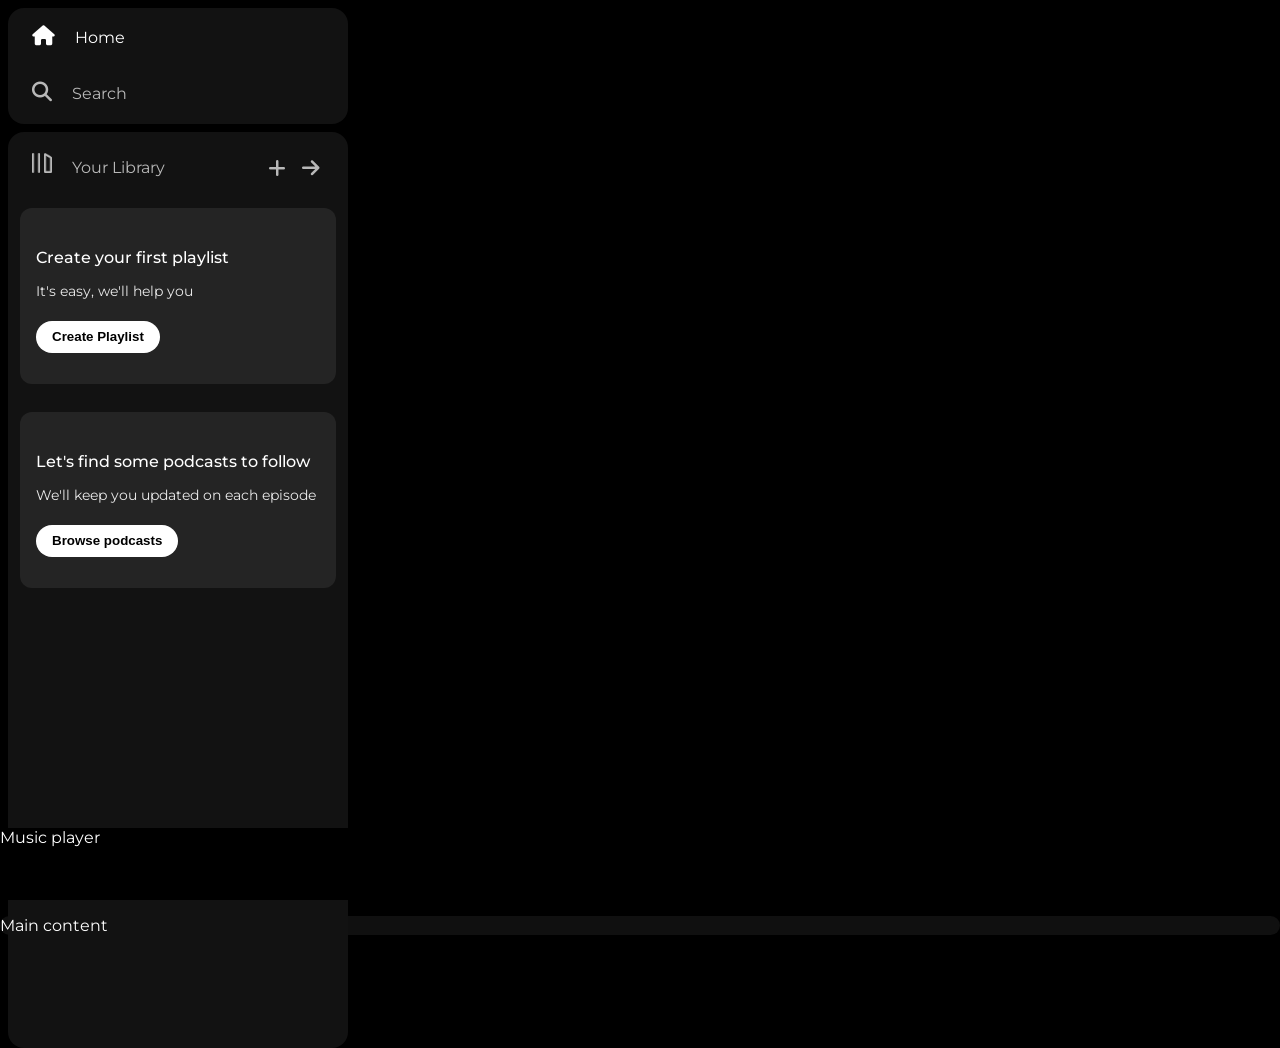
==== CSS/Day_19/index.html @ 4b93d3f6 "In day 19 i works on spotify's clone using html and css. in that i created sidebar of spotify" ====
<!DOCTYPE html>
<html lang="en">
  <head>
    <meta charset="UTF-8" />
    <meta name="viewport" content="width=device-width, initial-scale=1.0" />
    <title>Spotify - Web Player: Music for everyone</title>
    <link rel="preconnect" href="https://fonts.googleapis.com" />
    <link rel="preconnect" href="https://fonts.gstatic.com" crossorigin />
    <link
      href="https://fonts.googleapis.com/css2?family=Montserrat:ital,wght@0,100..900;1,100..900&display=swap"
      rel="stylesheet"
    />
    <link rel="icon" href="./assets/logo.png" />
    <link rel="stylesheet" href="style.css" />
    <link
      rel="stylesheet"
      href="https://cdnjs.cloudflare.com/ajax/libs/font-awesome/6.5.1/css/all.min.css"
      integrity="sha512-DTOQO9RWCH3ppGqcWaEA1BIZOC6xxalwEsw9c2QQeAIftl+Vegovlnee1c9QX4TctnWMn13TZye+giMm8e2LwA=="
      crossorigin="anonymous"
      referrerpolicy="no-referrer"
    />
  </head>
  <body>
    <div class="main">
      <div class="sidebar">
        <div class="nav">
          <div class="nav-option" style="opacity: 1">
            <i class="fa-solid fa-house"></i>
            <a href="#">Home</a>
          </div>
          <div class="nav-option">
            <i class="fa-solid fa-magnifying-glass"></i>
            <a href="#">Search</a>
          </div>
        </div>
        <div class="library">
          <div class="options">
            <div class="lib-option nav-option">
              <img src="./assets/library_icon.png" alt="" />
              <a href="#">Your Library</a>
            </div>
            <div class="icons">
              <i class="fa-solid fa-plus"></i>
              <i class="fa-solid fa-arrow-right"></i>
            </div>
          </div>
          <div class="lib-box">
            <div class="box">
              <p class="box-p1">Create your first playlist</p>
              <p class="box-p2">It's easy, we'll help you</p>
              <button class="badge">Create Playlist</button>
            </div>
            <div class="box">
              <p class="box-p1">Let's find some podcasts to follow</p>
              <p class="box-p2">We'll keep you updated on each episode</p>
              <button class="badge">Browse podcasts</button>
            </div>
          </div>
        </div>
      </div>
    </div>
    <div class="main-content">Main content</div>
    <div class="music-player">Music player</div>
  </body>
</html>
---- CSS/Day_19/style.css ----
body {
  font-family: "Montserrat", sans-serif;
  margin: 0;
  background-color: black;
  color: white;
  overflow: hidden;
}
.main {
  display: flex;
  height: 100vh;
  padding: 0.5rem;
}
.sidebar {
  background-color: #000;
  width: 340px;
  border-radius: 1rem;
  margin-right: 0.5rem;
}
.main-content {
  background-color: #101010;
  flex: 1;
  border-radius: 1rem;
  overflow: auto;
}
.music-player {
  background-color: #000;
  position: fixed;
  bottom: 0px;
  width: 100%;
  height: 72px;
}
a {
  text-decoration: none;
  color: #fff;
}
.nav {
  background-color: #121212;
  border-radius: 1rem;
  display: flex;
  flex-direction: column;
  justify-content: center;
  height: 100px;
  padding: 0.5rem 0.75rem;
}
.nav-option {
  line-height: 2.5rem;
  opacity: 0.7;
  padding: 0.5rem 0.75rem;
}
.nav-option:hover {
  opacity: 1;
}
.nav-option i {
  font-size: 1.25rem;
}
.nav-option a {
  font-size: 1rem;
  margin: 1rem;
}
.library {
  background-color: #121212;
  border-radius: 1rem;
  height: 100%;
  margin-top: 0.5rem;
  padding: 0.5rem 0.75rem;
}
.options {
  display: flex;
  justify-content: space-between;
  align-items: center;
}
.lib-option img {
  height: 1.25rem;
  width: 1.25rem;
}
.icons {
  font-size: 1.25rem;
  display: flex;
}
.icons i {
  opacity: 0.7;
  margin-right: 1rem;
}
.icons i:hover {
  opacity: 1;
}
.box {
  height: 8rem;
  background-color: #242424;
  border-radius: 0.75rem;
  margin: 0.75rem 0 1.75rem 0;
  padding: 1.5rem 1rem;
}
.box-p1 {
  font-size: 1rem;
  font-weight: 500;
}
.box-p2 {
  font-size: 0.85rem;
  opacity: 0.9;
}
.badge {
  background-color: #fff;
  border: none;
  border-radius: 100px;
  padding: 0.25rem 1rem;
  font-weight: 700;
  margin-top: 0.5rem;
  height: 2rem;
  width: fit-content;
}
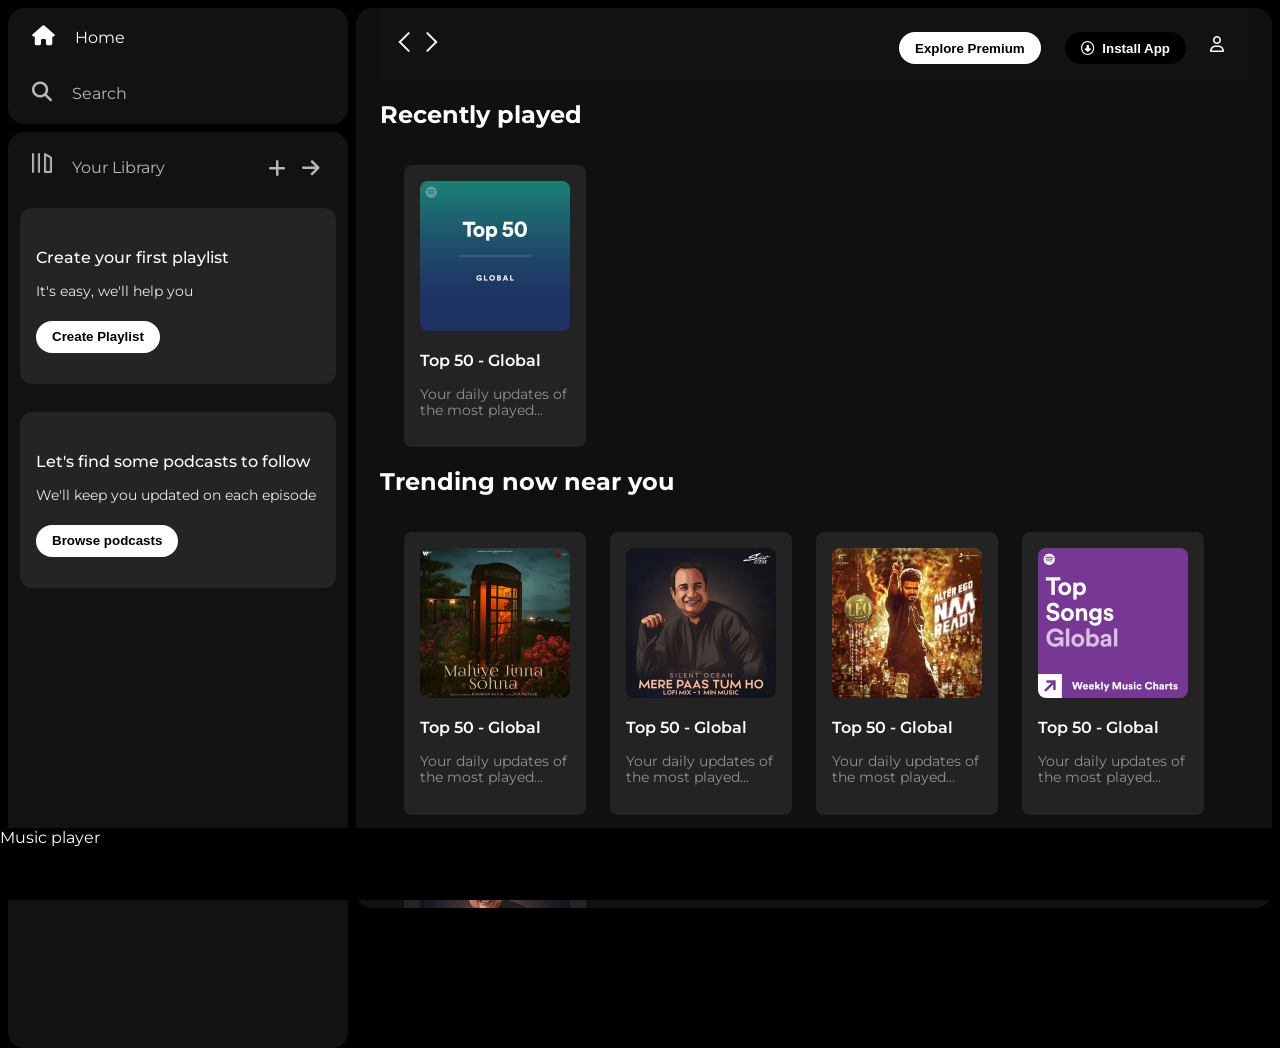
==== commit 8451107c: "completed main content of the project" ====
--- a/CSS/Day_19/index.html
+++ b/CSS/Day_19/index.html
@@ -4,14 +4,14 @@
     <meta charset="UTF-8" />
     <meta name="viewport" content="width=device-width, initial-scale=1.0" />
     <title>Spotify - Web Player: Music for everyone</title>
+    <link rel="stylesheet" href="style.css" />
     <link rel="preconnect" href="https://fonts.googleapis.com" />
     <link rel="preconnect" href="https://fonts.gstatic.com" crossorigin />
     <link
       href="https://fonts.googleapis.com/css2?family=Montserrat:ital,wght@0,100..900;1,100..900&display=swap"
       rel="stylesheet"
     />
-    <link rel="icon" href="./assets/logo.png" />
-    <link rel="stylesheet" href="style.css" />
+    <link rel="icon" href="./asset/logo.png" />
     <link
       rel="stylesheet"
       href="https://cdnjs.cloudflare.com/ajax/libs/font-awesome/6.5.1/css/all.min.css"
@@ -36,7 +36,7 @@
         <div class="library">
           <div class="options">
             <div class="lib-option nav-option">
-              <img src="./assets/library_icon.png" alt="" />
+              <img src="./asset/library_icon.png" alt="" />
               <a href="#">Your Library</a>
             </div>
             <div class="icons">
@@ -58,8 +58,87 @@
           </div>
         </div>
       </div>
+      <div class="main-content">
+        <div class="sticky-nav">
+          <div class="sticky-nav-icons">
+            <img src="./asset/backward_icon.png" />
+            <img src="./asset/forward_icon.png" class="hide" />
+          </div>
+          <div class="sticky-nav-options">
+            <button class="badge nav-item hide">Explore Premium</button>
+            <button class="badge nav-item dark-badge">
+              <i
+                class="fa-regular fa-circle-down"
+                style="margin-right: 5px"
+              ></i>
+              Install App
+            </button>
+            <i class="fa-regular fa-user nav-item"></i>
+          </div>
+        </div>
+
+        <h2>Recently played</h2>
+        <div class="card-container">
+          <div class="card">
+            <img src="./asset/card1img.jpeg" alt="" class="card-img" />
+            <p class="card-title">Top 50 - Global</p>
+            <p class="card-info">Your daily updates of the most played...</p>
+          </div>
+        </div>
+
+        <h2>Trending now near you</h2>
+        <div class="card-container">
+          <div class="card">
+            <img src="./asset/card2img.jpeg" alt="" class="card-img" />
+            <p class="card-title">Top 50 - Global</p>
+            <p class="card-info">Your daily updates of the most played...</p>
+          </div>
+          <div class="card">
+            <img src="./asset/card3img.jpeg" alt="" class="card-img" />
+            <p class="card-title">Top 50 - Global</p>
+            <p class="card-info">Your daily updates of the most played...</p>
+          </div>
+          <div class="card">
+            <img src="./asset/card4img.jpeg" alt="" class="card-img" />
+            <p class="card-title">Top 50 - Global</p>
+            <p class="card-info">Your daily updates of the most played...</p>
+          </div>
+          <div class="card">
+            <img src="./asset/card5img.jpeg" alt="" class="card-img" />
+            <p class="card-title">Top 50 - Global</p>
+            <p class="card-info">Your daily updates of the most played...</p>
+          </div>
+          <div class="card">
+            <img src="./asset/card3img.jpeg" alt="" class="card-img" />
+            <p class="card-title">Top 50 - Global</p>
+            <p class="card-info">Your daily updates of the most played...</p>
+          </div>
+        </div>
+
+        <h2>Featured charts</h2>
+        <div class="card-container">
+          <div class="card">
+            <img src="./asset/card1img.jpeg" alt="" class="card-img" />
+            <p class="card-title">Top 50 - Global</p>
+            <p class="card-info">Your daily updates of the most played...</p>
+          </div>
+          <div class="card">
+            <img src="./asset/card5img.jpeg" alt="" class="card-img" />
+            <p class="card-title">Top 50 - Global</p>
+            <p class="card-info">Your daily updates of the most played...</p>
+          </div>
+          <div class="card">
+            <img src="./asset/card6img.jpeg" alt="" class="card-img" />
+            <p class="card-title">Top Songs - India</p>
+            <p class="card-info">Your daily updates of the most played...</p>
+          </div>
+        </div>
+       <div class="footer">
+        <div class="line"></div>
+       </div>
+      </div>
     </div>
-    <div class="main-content">Main content</div>
+
     <div class="music-player">Music player</div>
   </body>
 </html>
--- a/CSS/Day_19/style.css
+++ b/CSS/Day_19/style.css
@@ -21,6 +21,7 @@
   flex: 1;
   border-radius: 1rem;
   overflow: auto;
+  padding: 0 1.5rem 0 1.5rem;
 }
 .music-player {
   background-color: #000;
@@ -109,3 +110,68 @@
   height: 2rem;
   width: fit-content;
 }
+.dark-badge {
+  background-color: #000;
+  color: #fff;
+}
+.sticky-nav {
+  position: sticky;
+  top: 0;
+  background-color: #121212;
+  display: flex;
+  justify-content: space-between;
+  align-items: center;
+  padding: 1rem 0 1rem 0;
+  z-index: 1;
+}
+.sticky-nav-icons {
+  margin-left: 0.75rem;
+}
+.sticky-nav-options {
+  display: flex;
+  justify-content: center;
+  align-items: center;
+}
+.nav-item {
+  margin-right: 1.5rem;
+}
+@media (max-width: 1000px) {
+  .hide {
+    display: none;
+  }
+}
+.card {
+  background-color: #232323;
+  width: 150px;
+  border-radius: 0.5rem;
+  padding: 1rem;
+  margin-left: 1.5rem;
+  margin-top: 1rem;
+}
+.card-container {
+  display: flex;
+  flex-wrap: wrap;
+}
+.card-img {
+  width: 100%;
+  border-radius: 0.5rem;
+}
+.card-title {
+  font-weight: 600;
+}
+.card-info {
+  font-size: 0.85rem;
+  opacity: 0.5;
+}
+.footer {
+  height: 200px;
+  display: flex;
+  align-items: center;
+  justify-content: center;
+}
+.line {
+  width: 90%;
+  height: 30%;
+  border-top: 1px solid white;
+  opacity: 0.4;
+}
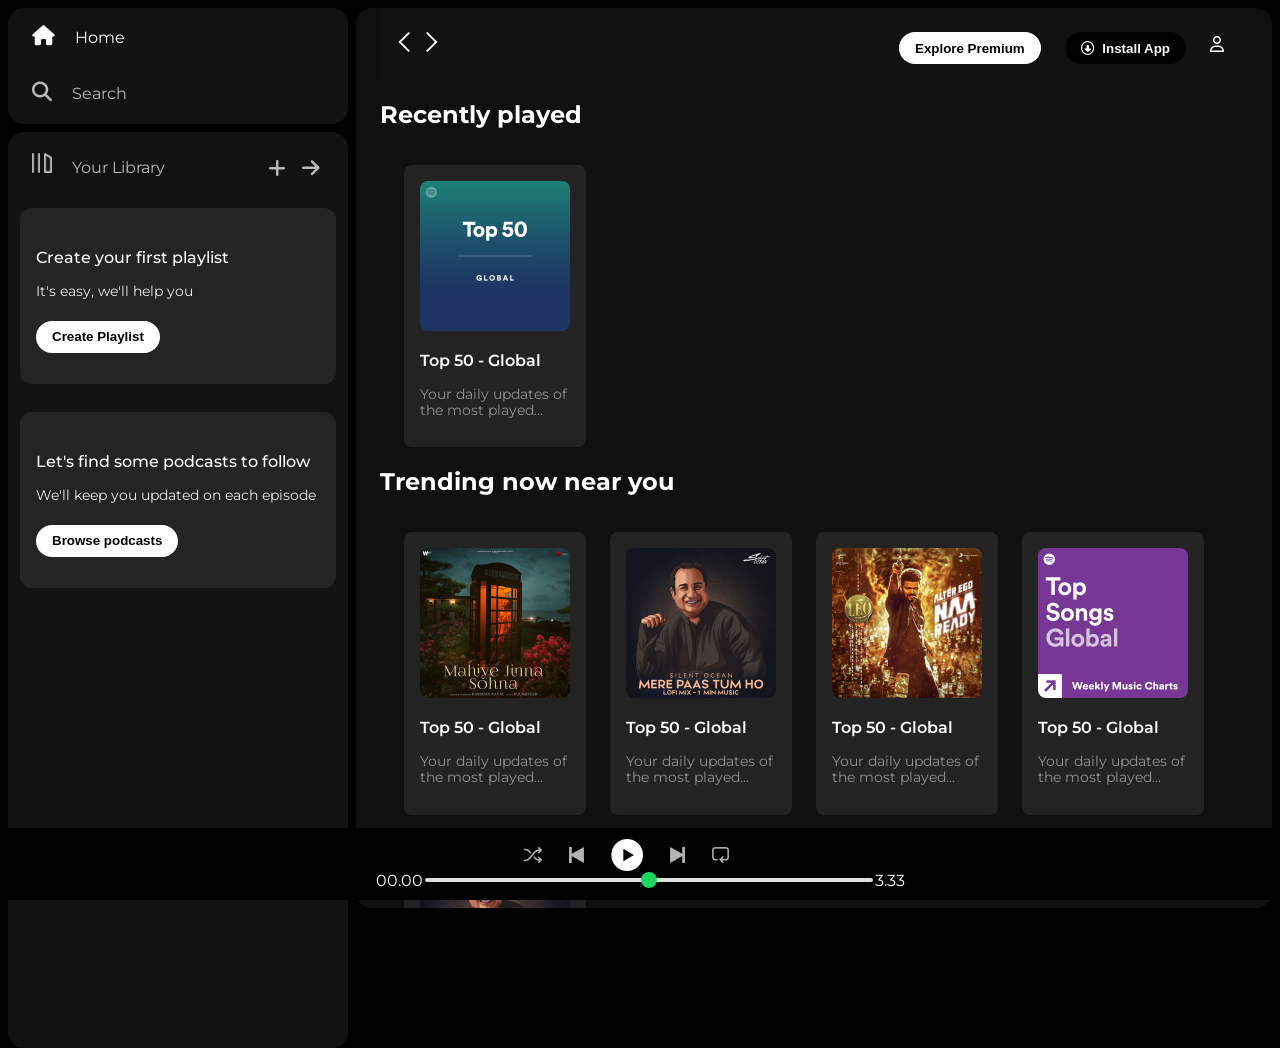
==== commit de1aa580: "complete music player in spotify clone" ====
--- a/CSS/Day_19/index.html
+++ b/CSS/Day_19/index.html
@@ -133,12 +133,33 @@
             <p class="card-info">Your daily updates of the most played...</p>
           </div>
         </div>
-       <div class="footer">
-        <div class="line"></div>
-       </div>
+        <div class="footer">
+          <div class="line"></div>
+        </div>
       </div>
     </div>
 
-    <div class="music-player">Music player</div>
+    <div class="music-player">
+      <div class="album"></div>
+      <div class="player">
+        <div class="player-control">
+          <img src="./asset/player_icon1.png" class="player-ctrl-icon" />
+          <img src="./asset/player_icon2.png" class="player-ctrl-icon" />
+          <img
+            src="./asset/player_icon3.png"
+            class="player-ctrl-icon"
+            style="opacity: 1; height: 2rem"
+          />
+          <img src="./asset/player_icon4.png" class="player-ctrl-icon" />
+          <img src="./asset/player_icon5.png" class="player-ctrl-icon" />
+        </div>
+        <div class="playback-bar">
+          <span class="curr-time">00.00</span>
+          <input type="range" min="0" max="100" class="progress-bar" />
+          <span class="tot-time">3.33</span>
+        </div>
+      </div>
+      <div class="controls"></div>
+    </div>
   </body>
 </html>
--- a/CSS/Day_19/style.css
+++ b/CSS/Day_19/style.css
@@ -175,3 +175,54 @@
   border-top: 1px solid white;
   opacity: 0.4;
 }
+.music-player {
+  display: flex;
+  justify-content: space-between;
+  align-items: center;
+}
+.album {
+  width: 25%;
+}
+.player {
+  width: 50%;
+}
+.controls {
+  width: 25%;
+}
+.player-control {
+  display: flex;
+  justify-content: center;
+  align-items: center;
+}
+.player-ctrl-icon {
+  height: 1rem;
+  margin-right: 1.7rem;
+  opacity: 0.7;
+}
+.player-ctrl-icon:hover {
+  opacity: 1;
+}
+.playback-bar {
+  display: flex;
+  justify-content: center;
+  align-items: center;
+}
+.progress-bar {
+  width: 70%;
+  appearance: none;
+  background-color: transparent;
+  cursor: pointer;
+}
+.progress-bar::-webkit-slider-runnable-track {
+  background-color: #ddd;
+  border-radius: 100px;
+  height: 0.2rem;
+}
+.progress-bar::-webkit-slider-thumb {
+  appearance: none;
+  height: 1rem;
+  width: 1rem;
+  background-color: #1bd760;
+  border-radius: 50%;
+  margin-top: -6px;
+}
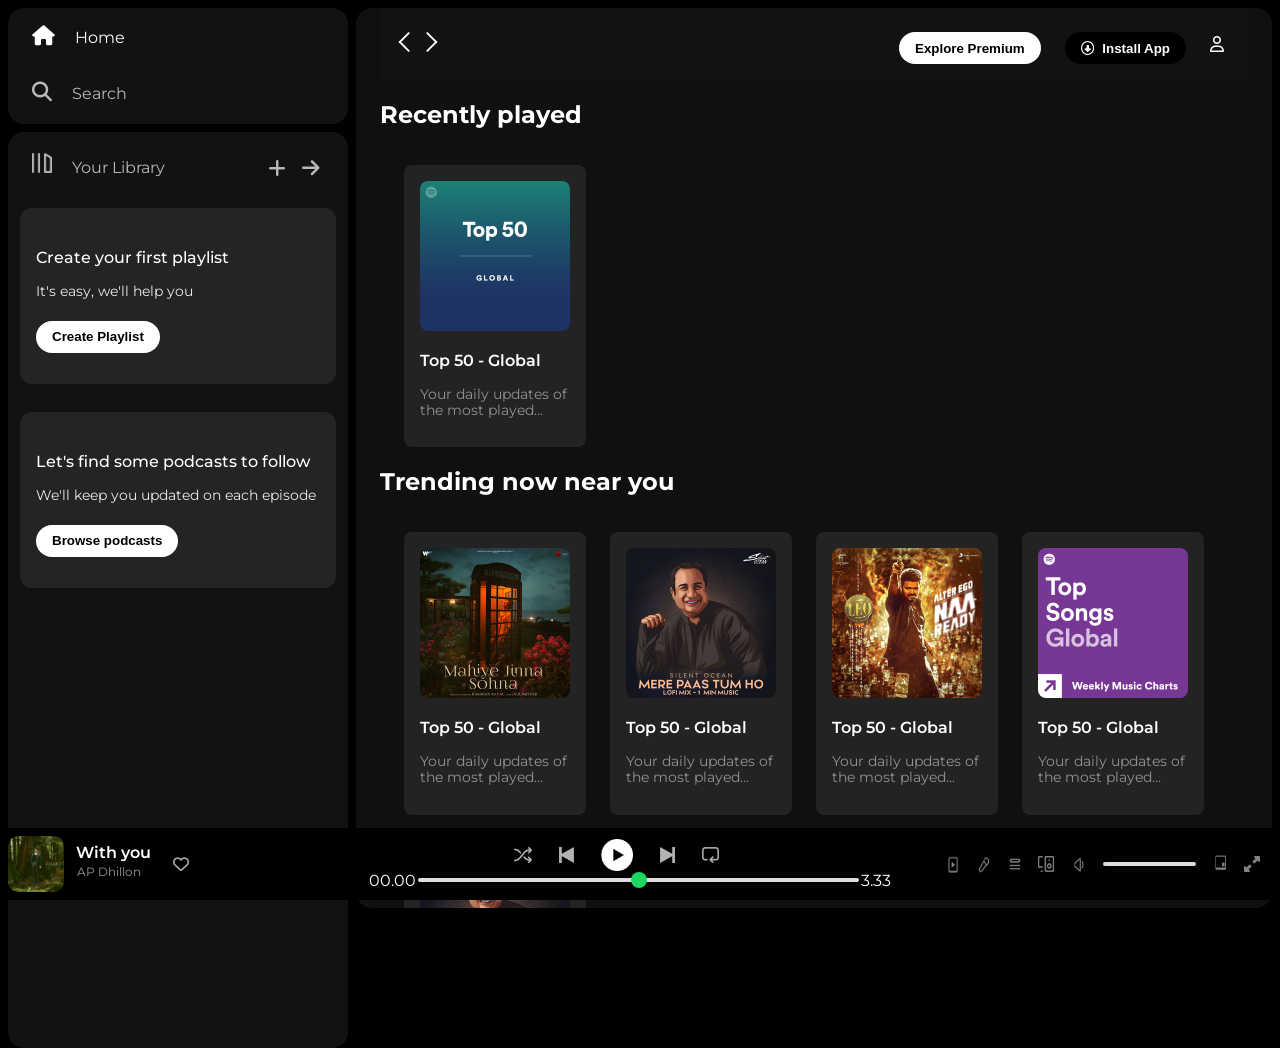
==== commit 9d66561f: "completed spotify clone using html and css" ====
--- a/CSS/Day_19/index.html
+++ b/CSS/Day_19/index.html
@@ -140,7 +140,17 @@
     </div>
 
     <div class="music-player">
-      <div class="album"></div>
+      <div class="album">
+        <img src="./Homework Assets/album_picture.jpeg" />
+        <div class="song">
+          <span><a href="#">With you</a></span>
+        </div>
+        <div class="artist">
+          <span><a href="#">AP Dhillon</a></span>
+        </div>
+        <i class="fa-regular fa-heart"></i>
+      </div>
+
       <div class="player">
         <div class="player-control">
           <img src="./asset/player_icon1.png" class="player-ctrl-icon" />
@@ -159,7 +169,32 @@
           <span class="tot-time">3.33</span>
         </div>
       </div>
-      <div class="controls"></div>
+      <div class="controls">
+        <img
+          src="./Homework Assets/controls_icon1.png"
+          style="height: 35px"
+          class="pic1"
+        />
+        <img
+          src="./Homework Assets/controld_icon2.png"
+          style="height: 35px"
+          class="pic2"
+        />
+        <img src="./Homework Assets/controls_icon3.png" class="pic3" />
+        <img src="./Homework Assets/controls_icon4.png" class="pic4" />
+        <img
+          src="./Homework Assets/controls_icon5.png"
+          style="height: 35px"
+          class="pic5"
+        />
+        <input type="range" min="0" max="100" class="ctrl-progress-bar" />
+        <img
+          src="./Homework Assets/album_icon2.png"
+          style="height: 35px"
+          class="pic6"
+        />
+        <i class="fa-solid fa-up-right-and-down-left-from-center"></i>
+      </div>
     </div>
   </body>
 </html>
--- a/CSS/Day_19/style.css
+++ b/CSS/Day_19/style.css
@@ -180,9 +180,7 @@
   justify-content: space-between;
   align-items: center;
 }
-.album {
-  width: 25%;
-}
+
 .player {
   width: 50%;
 }
@@ -226,3 +224,139 @@
   border-radius: 50%;
   margin-top: -6px;
 }
+.album {
+  width: 25%;
+  display: flex;
+}
+.album img {
+  height: 56px;
+  width: 56px;
+  border-radius: 10px;
+  margin-left: 8px;
+}
+
+.song a {
+  /* font-size: 0.85rem; */
+  height: 19.2px;
+  width: 56.75px;
+  padding: 0px 12px 0px 12px;
+  font-weight: 600;
+  line-height: normal;
+  text-align: center;
+  position: relative;
+  top: 12%;
+}
+.song a:hover {
+  text-decoration: underline;
+}
+.artist {
+  height: 15.2px;
+  position: absolute;
+  top: 30px;
+  left: 65px;
+  padding: 0px 12px 0px 12px;
+  margin-top: 0.4rem;
+  font-size: 12px;
+  font-weight: 400;
+  opacity: 0.6;
+}
+.artist:hover {
+  opacity: 1;
+  text-decoration: underline;
+}
+.album i {
+  height: 1rem;
+  width: 1rem;
+  padding: 10px 10px;
+  position: relative;
+  top: 10px;
+  opacity: 0.7;
+}
+.album i:hover {
+  opacity: 1;
+}
+
+/* Controls */
+.controls {
+  display: flex;
+  justify-content: space-between;
+  align-items: center;
+  margin-right: 20px;
+}
+.pic1 {
+  opacity: 0.8;
+}
+.pic1:hover {
+  opacity: 1;
+}
+.pic2 {
+  opacity: 0.8;
+}
+.pic2:hover {
+  opacity: 1;
+}
+.pic3 {
+  opacity: 0.5;
+}
+.pic3:hover {
+  opacity: 1;
+}
+.pic4 {
+  opacity: 0.5;
+}
+.pic4:hover {
+  opacity: 1;
+}
+.pic5 {
+  opacity: 0.7;
+}
+.pic5:hover {
+  opacity: 1;
+}
+.pic6 {
+  opacity: 0.7;
+}
+.pic6:hover {
+  opacity: 1;
+}
+.controls i {
+  opacity: 0.5;
+}
+.controls i:hover {
+  opacity: 1;
+}
+.ctrl-progress-bar {
+  appearance: none;
+  width: 5.81rem;
+  background-color: transparent;
+  cursor: pointer;
+}
+.ctrl-progress-bar::-webkit-slider-runnable-track {
+  background-color: #ddd;
+  border-radius: 100px;
+  height: 0.2rem;
+  margin: -6;
+}
+.ctrl-progress-bar::-webkit-slider-runnable-track:hover {
+  background-color: #1bd760;
+}
+.ctrl-progress-bar::-webkit-slider-thumb {
+  appearance: none;
+  background-color: #ddd;
+  height: 0.5rem;
+  width: 0.5rem;
+  border-radius: 50%;
+  margin-top: -2px;
+  opacity: 0;
+}
+.ctrl-progress-bar::-webkit-slider-thumb:hover {
+  opacity: 1;
+}
+.controls img {
+  height: 1rem;
+  width: 1rem;
+}
+.controls i {
+  width: 1rem;
+  height: 1rem;
+}
